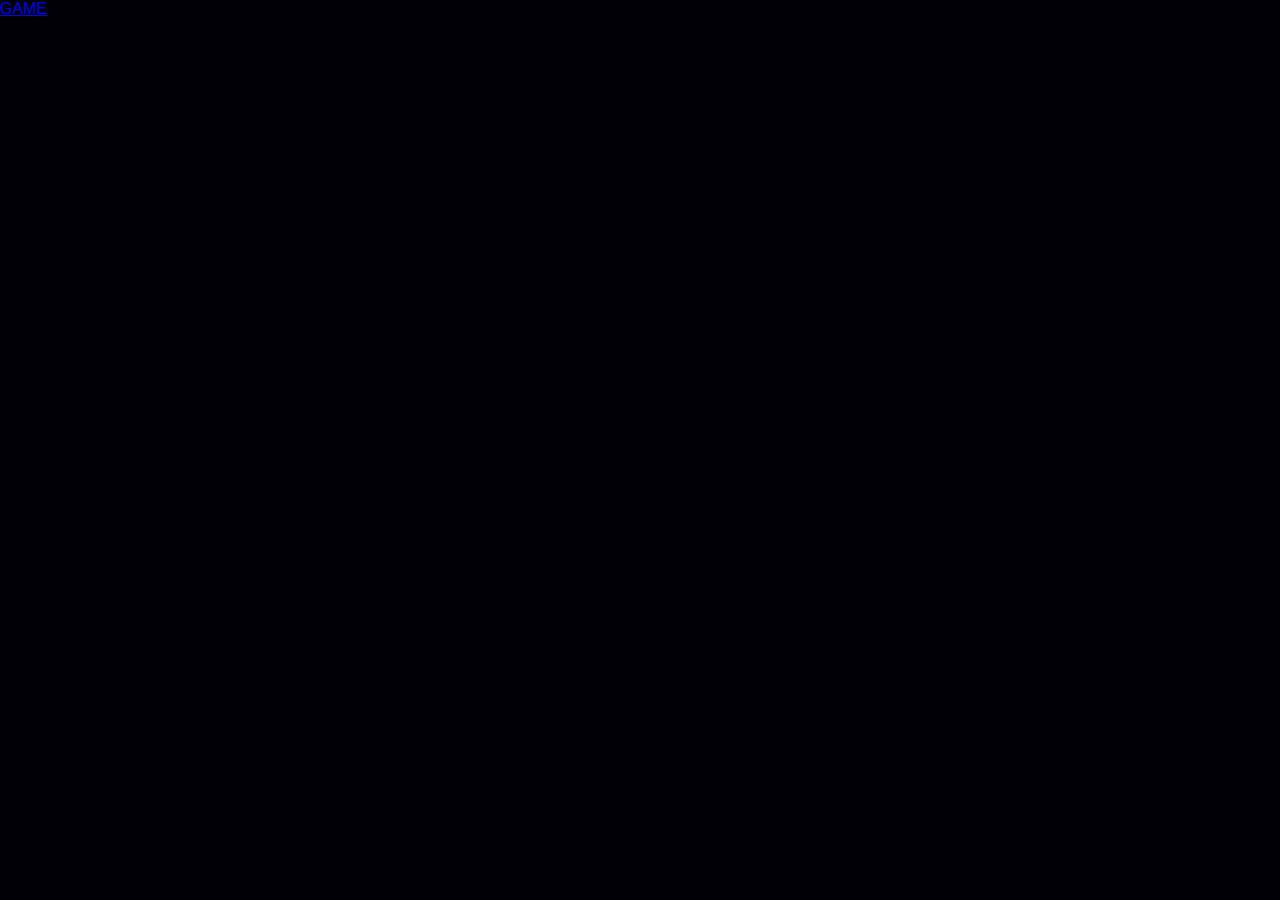
==== index.html @ 77fdad4f "moved game to game.html and created index.html for home page, and added a back button from  game.htm" ====
<!DOCTYPE html>
<html lang="en">
<head>
    <meta charset="UTF-8">
    <meta http-equiv="X-UA-Compatible" content="IE=edge">
    <meta name="viewport" content="width=device-width, initial-scale=1.0">
    <title>Document</title>
    <link rel="stylesheet" href="./assets/css/style.css">
    <script src="./assets/js/main.js" defer></script>
</head>
<body>

    <a href="game.html">GAME</a>
</body>
</html>
---- assets/css/style.css ----
* {
    padding: 0;
    margin: 0;
}
/* BODY */
body {
    font-family: Arial, Helvetica, sans-serif;
    background-color: #010006;
    color: #fff;
}

/* GAME AREA */

.click-area {
    display: flex;
    justify-content: center;
    align-items: center;
    width: 100%;
    height: 50vh;
    background-color: #10083c;
}

.display-text {
    font-size: 2rem;
}

.latest-score {
    display: flex;
    flex-direction: column;
    justify-content: center;
    align-items: center;
}

.latest-score h1 {
    text-align: center;
    font-weight: 300;
    font-size: 1.5rem;
    margin-top: 2vh;
}

.score {
    padding: 3vh;
    width: 50%;
    text-align: center;
}

.score:nth-child(odd) {
    background-color: #ffffff28;
}

.fa-circle-chevron-left {
    color: #fff;
    position: absolute;
    padding: 5vh;
    font-size: 2rem;
}

/* HOME */
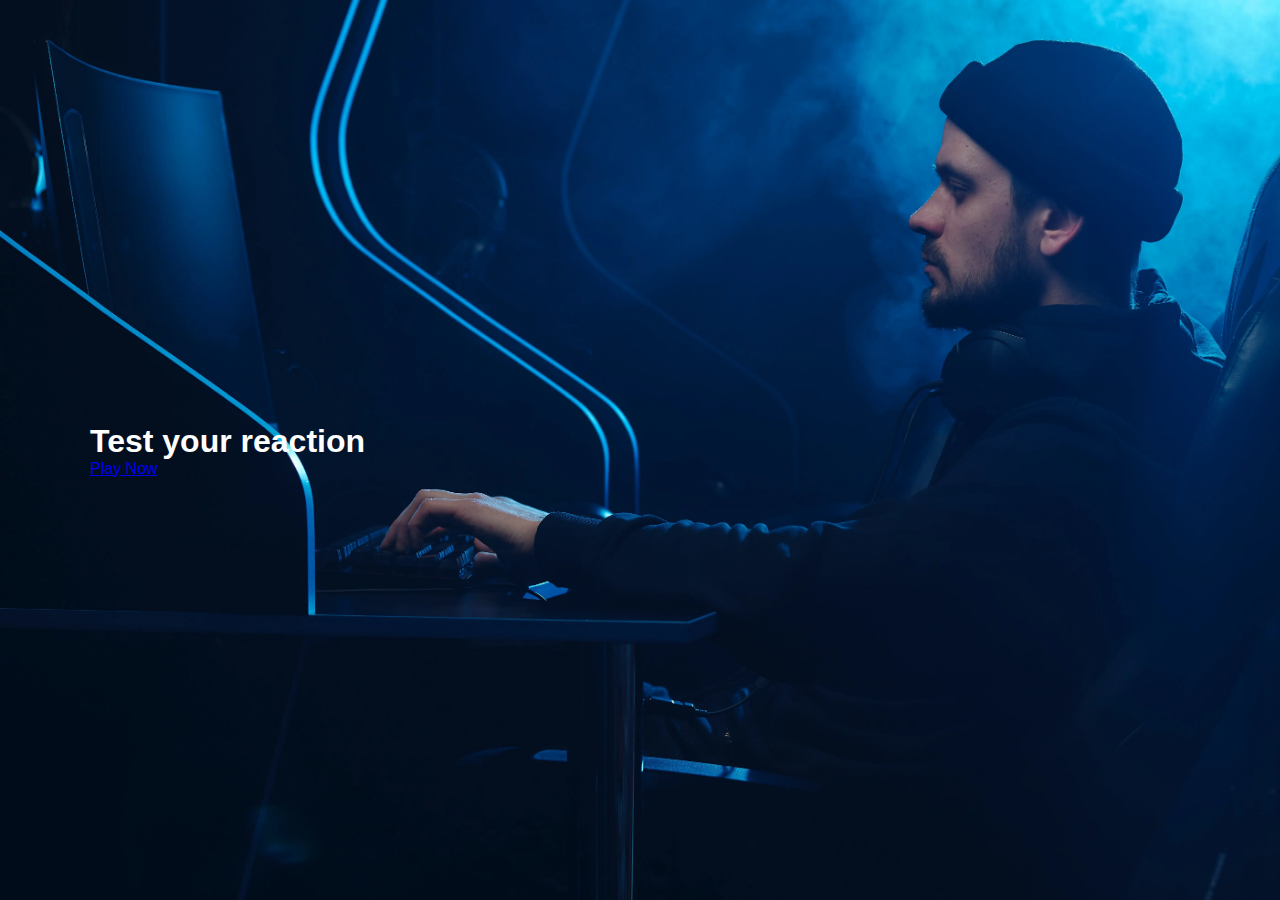
==== commit 64675f48: "Added background image, h1 and link to game.html on index.html (home page)" ====
--- a/index.html
+++ b/index.html
@@ -9,7 +9,9 @@
     <script src="./assets/js/main.js" defer></script>
 </head>
 <body>
-
-    <a href="game.html">GAME</a>
+    <header>
+        <h1>Test your reaction</h1>
+        <a href="game.html">Play Now</a>
+    </header>
 </body>
 </html>--- a/assets/css/style.css
+++ b/assets/css/style.css
@@ -55,4 +55,15 @@
     font-size: 2rem;
 }
 
-/* HOME */+/* HOME */
+
+header {
+    width: 100%;
+    height: 100vh;
+    display: flex;
+    background: url(../images/pexels-mikhail-nilov-6963945.webp) no-repeat center center;
+    background-size: cover;
+    flex-direction: column;
+    justify-content: center;
+    padding-left: 10vh;
+}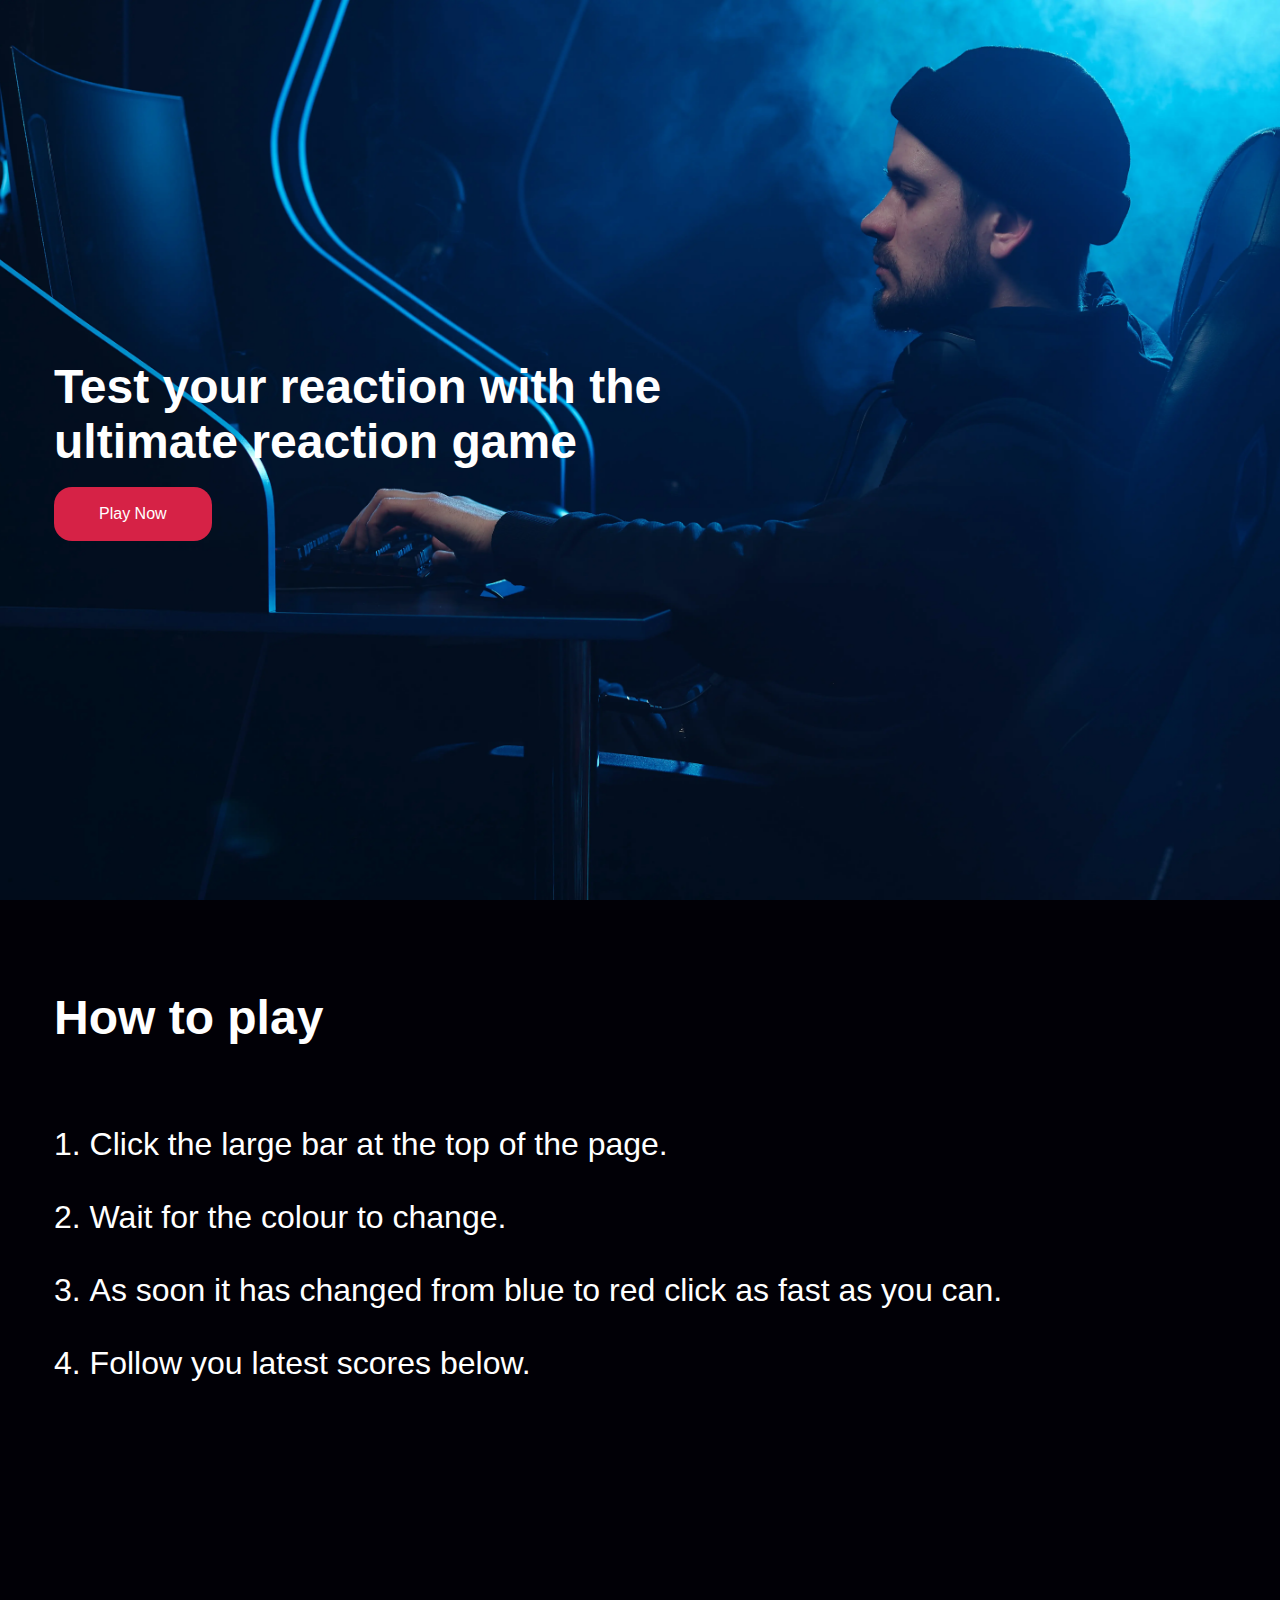
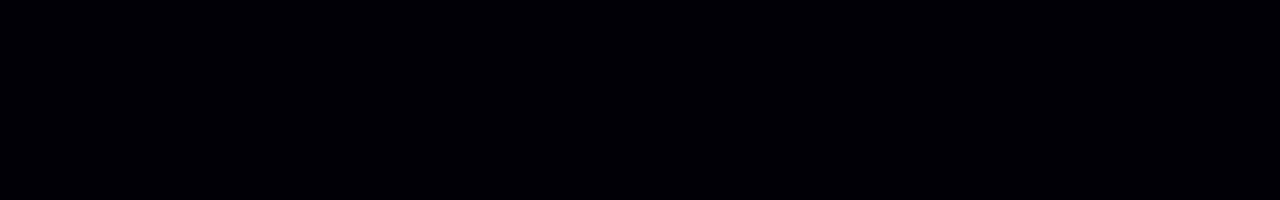
==== commit 72b46761: "created how to play section" ====
--- a/index.html
+++ b/index.html
@@ -10,8 +10,17 @@
 </head>
 <body>
     <header>
-        <h1>Test your reaction</h1>
+        <h1>Test your reaction with the ultimate reaction game</h1>
         <a href="game.html">Play Now</a>
     </header>
+    <section id="how-to-play">
+        <h1>How to play</h1>
+        <ol>
+            <li>Click the large bar at the top of the page. </li>
+            <li>Wait for the colour to change. </li>
+            <li>As soon it has changed from blue to red click as fast as you can. </li>
+            <li>Follow you latest scores below.</li>
+        </ol>
+    </section>
 </body>
 </html>--- a/assets/css/style.css
+++ b/assets/css/style.css
@@ -65,5 +65,47 @@
     background-size: cover;
     flex-direction: column;
     justify-content: center;
-    padding-left: 10vh;
+}
+
+header a {
+    text-decoration: none;
+    color: #fff;
+    background-color: #D62246;
+    margin-top: 2vh;
+    margin-left: 6vh;
+    padding: 2vh 5vh 2vh 5vh;
+    border-radius: 2vh;
+    width: fit-content;
+}
+
+header h1 {
+    font-size: 3rem;
+    width: 50%;
+    margin-left: 6vh;
+}
+
+/* HOW TO PLAY */
+
+#how-to-play {
+    width: 100%;
+    height: 100vh;
+    display: flex;
+    flex-direction: column;
+}
+
+#how-to-play h1 {
+    margin-left: 6vh;
+    margin-top: 10vh;
+    font-size: 3rem;
+}
+
+#how-to-play ol {
+    margin-left: 6vh;
+    margin-top: 5vh;
+    font-size: 2rem;
+    list-style-position: inside;
+}
+
+#how-to-play li {
+    padding-top: 4vh;
 }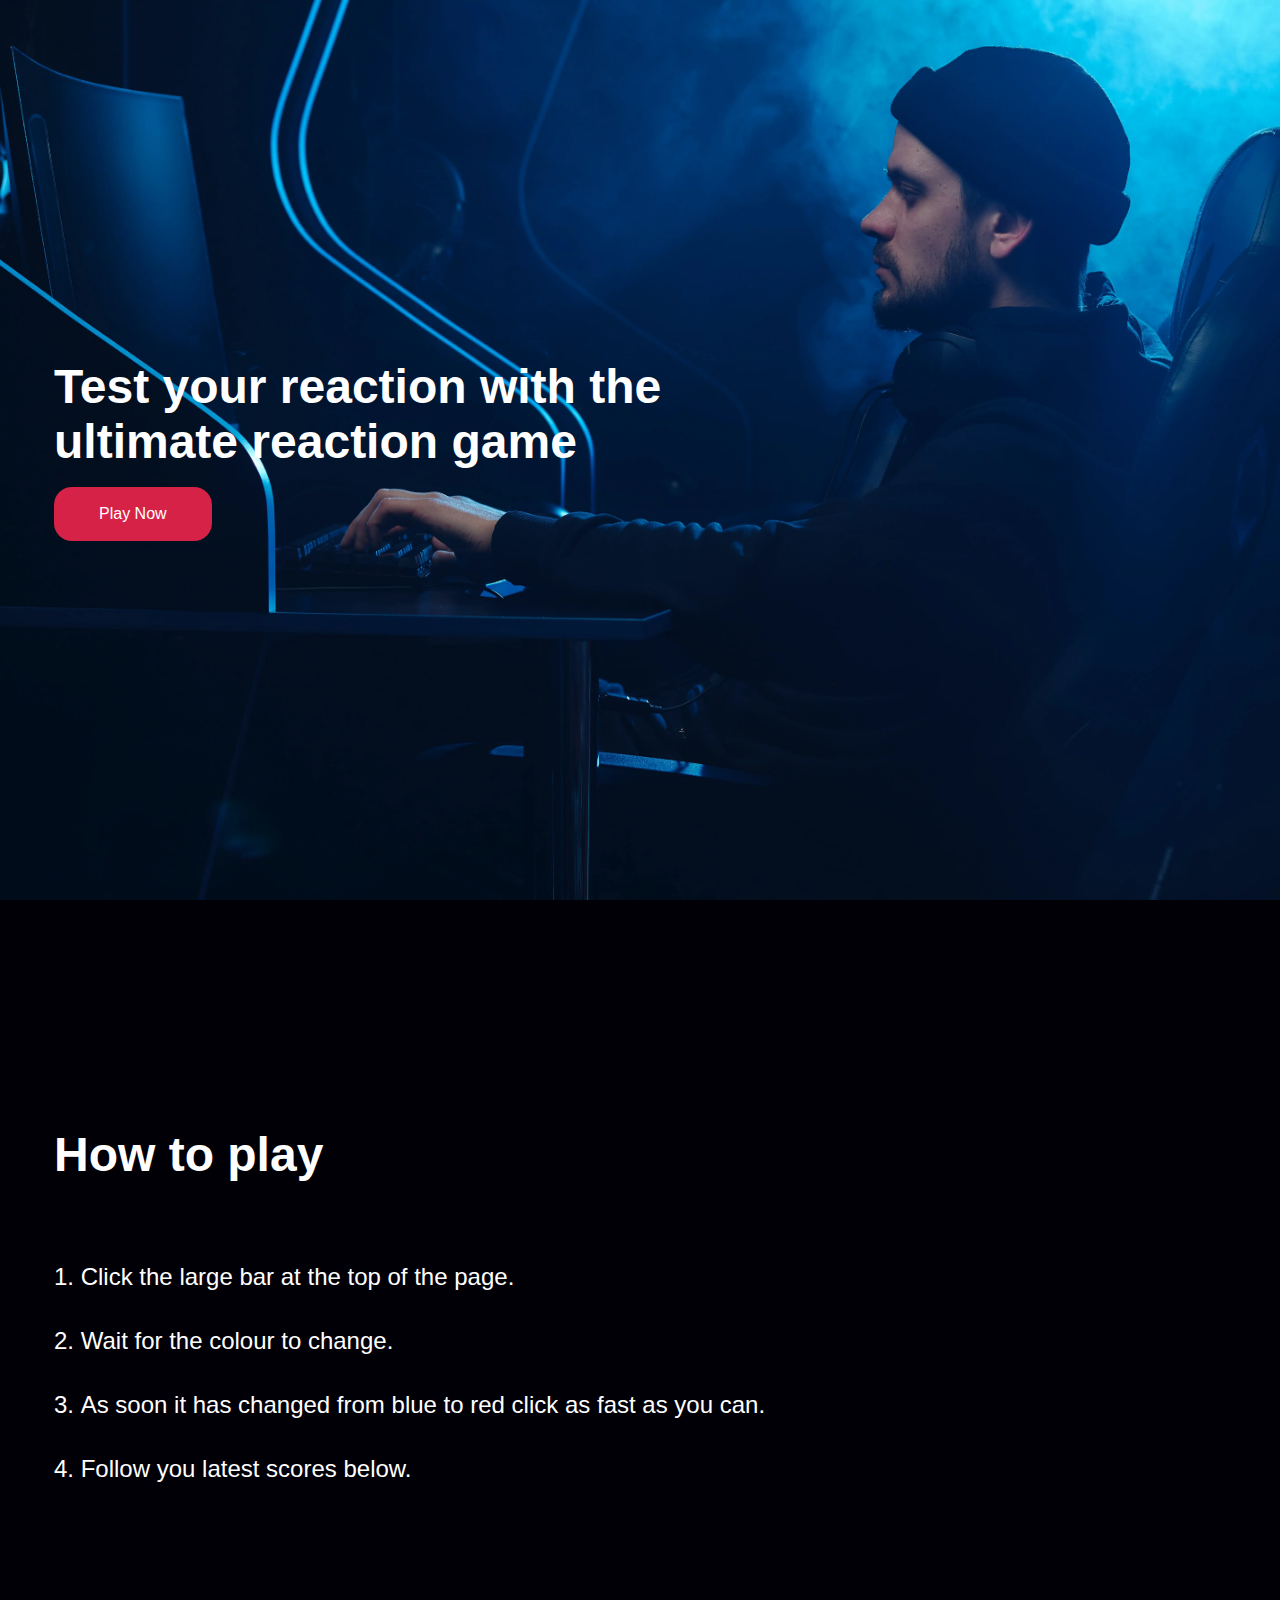
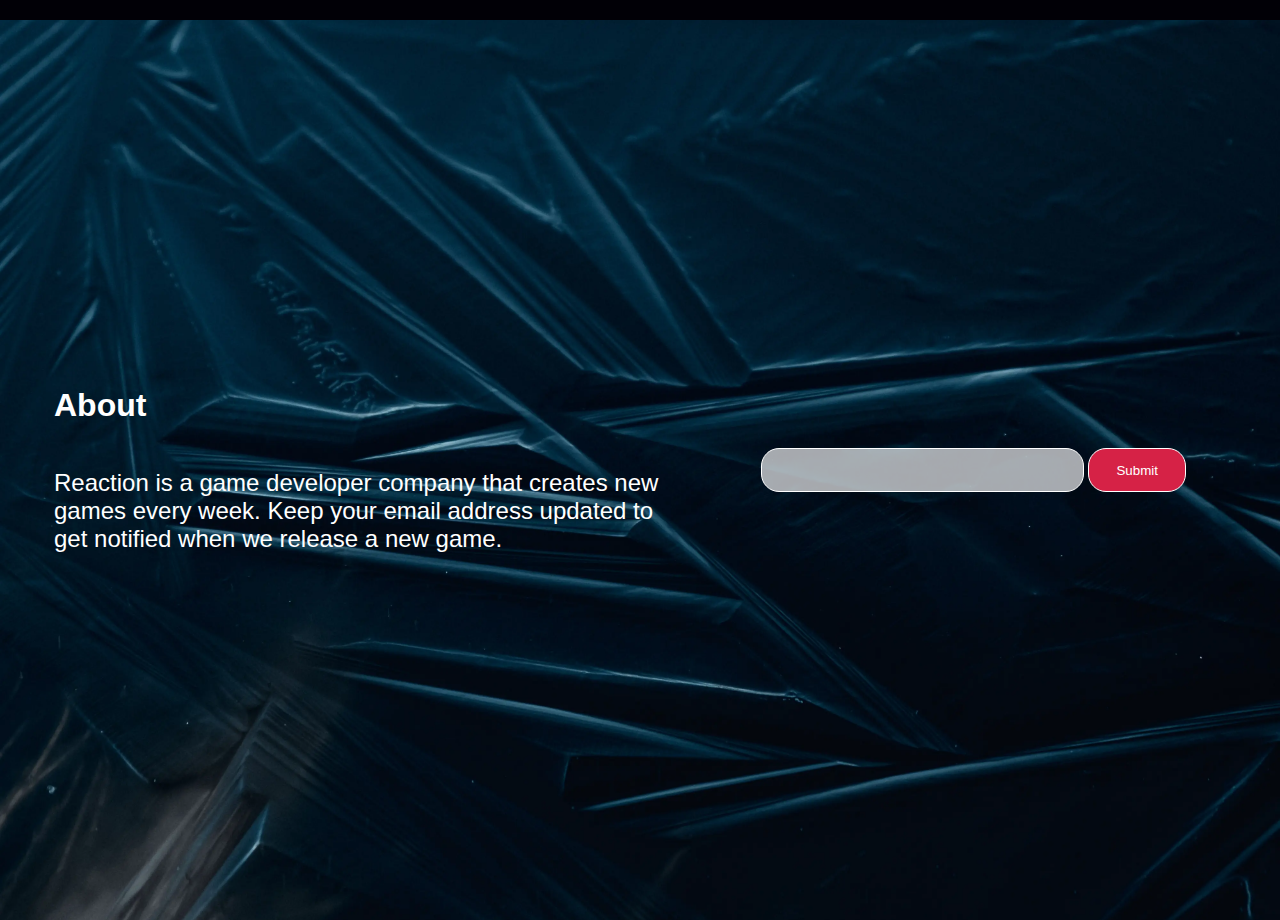
==== commit efcd698d: "Created about & contact page, and created the contact form" ====
--- a/index.html
+++ b/index.html
@@ -1,13 +1,15 @@
 <!DOCTYPE html>
 <html lang="en">
+
 <head>
     <meta charset="UTF-8">
     <meta http-equiv="X-UA-Compatible" content="IE=edge">
     <meta name="viewport" content="width=device-width, initial-scale=1.0">
-    <title>Document</title>
+    <title>Reaction Game</title>
     <link rel="stylesheet" href="./assets/css/style.css">
     <script src="./assets/js/main.js" defer></script>
 </head>
+
 <body>
     <header>
         <h1>Test your reaction with the ultimate reaction game</h1>
@@ -22,5 +24,19 @@
             <li>Follow you latest scores below.</li>
         </ol>
     </section>
+    <section id="about-contact">
+        <div id="about">
+            <h1>About</h1>
+            <p>Reaction is a game developer company that creates new games every week. Keep your email address updated
+                to get notified when we release a new game.</p>
+        </div>
+        <div id="contact">
+            <form action="POST">
+                <input type="email" name="email" id="email">
+                <input type="submit" name="submit" id="submit">
+            </form>
+        </div>
+    </section>
 </body>
+
 </html>--- a/assets/css/style.css
+++ b/assets/css/style.css
@@ -88,9 +88,10 @@
 
 #how-to-play {
     width: 100%;
-    height: 100vh;
+    height: 80vh;
     display: flex;
     flex-direction: column;
+    justify-content: center;
 }
 
 #how-to-play h1 {
@@ -102,10 +103,59 @@
 #how-to-play ol {
     margin-left: 6vh;
     margin-top: 5vh;
-    font-size: 2rem;
+    font-size: 1.5rem;
     list-style-position: inside;
 }
 
 #how-to-play li {
     padding-top: 4vh;
-}+}
+
+/* ABOUT AND CONTACT */
+#about-contact {
+    width: 100%;
+    height: 100vh;
+    background: url(../images/pexels-rok-romih-3367931.webp) no-repeat center center;
+    background-size: cover;
+    display: flex;
+    flex-direction: row;
+}
+
+#about {
+    width: 50%;
+    display: flex;
+    flex-direction: column;
+    justify-content: center;
+    margin-left: 6vh;
+}
+
+#about h1 {
+    font-size: 2rem;
+}
+
+#about p {
+    font-size: 1.5rem;
+    margin-top: 5vh;
+}
+
+#contact {
+    width: 50%;
+    display: flex;
+    align-items: center;
+    justify-content: center;
+}
+
+#email {
+    padding: 1.5vh 8vh;
+    background-color: rgba(255, 255, 255, 0.652);
+    border: 1px solid #fff;
+    border-radius: 2vh;
+}
+
+#submit {
+    padding: 1.5vh 3vh;
+    background-color: #D62246;
+    color: #fff;
+    border: 1px solid #fff;
+    border-radius: 2vh;
+}
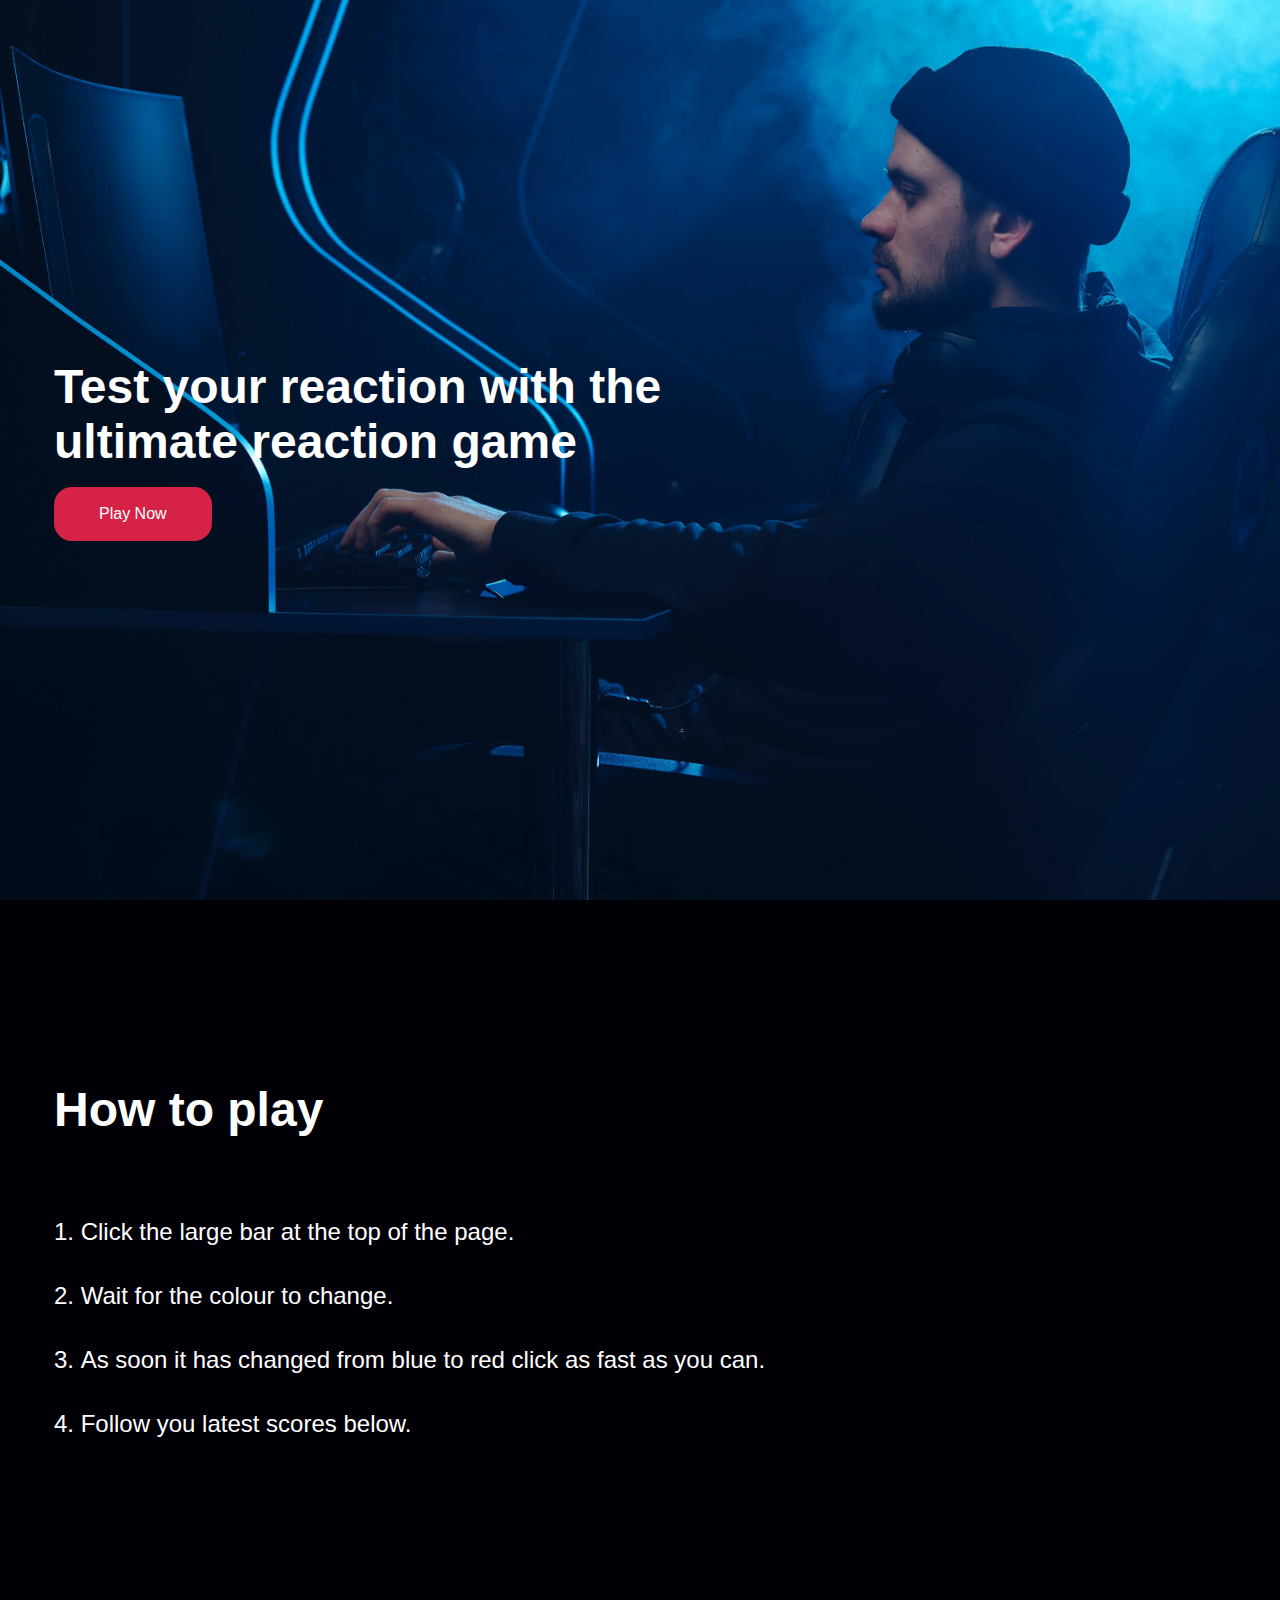
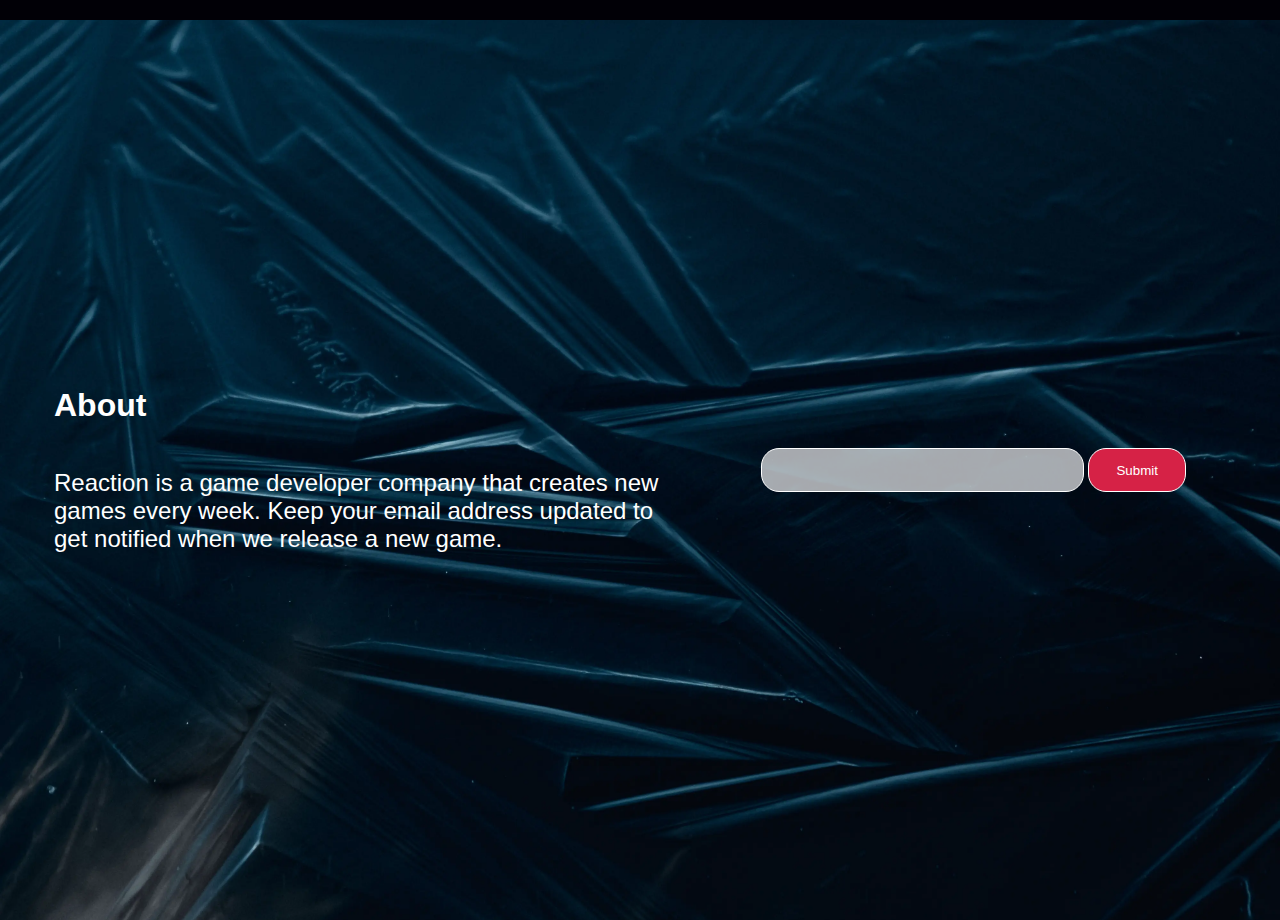
==== commit 24662aa7: "Added a 'how to play' link to the game area to help user if they dont understand how to play the gam" ====
--- a/index.html
+++ b/index.html
@@ -31,7 +31,7 @@
                 to get notified when we release a new game.</p>
         </div>
         <div id="contact">
-            <form action="POST">
+            <form action="GET">
                 <input type="email" name="email" id="email">
                 <input type="submit" name="submit" id="submit">
             </form>
--- a/assets/css/style.css
+++ b/assets/css/style.css
@@ -55,6 +55,14 @@
     font-size: 2rem;
 }
 
+#info-to-play {
+    position: absolute;
+    margin-top: 6vh;
+    margin-left: 160vh;
+    color: #fff;
+    text-transform: uppercase;
+}
+
 /* HOME */
 
 header {
@@ -96,7 +104,6 @@
 
 #how-to-play h1 {
     margin-left: 6vh;
-    margin-top: 10vh;
     font-size: 3rem;
 }
 
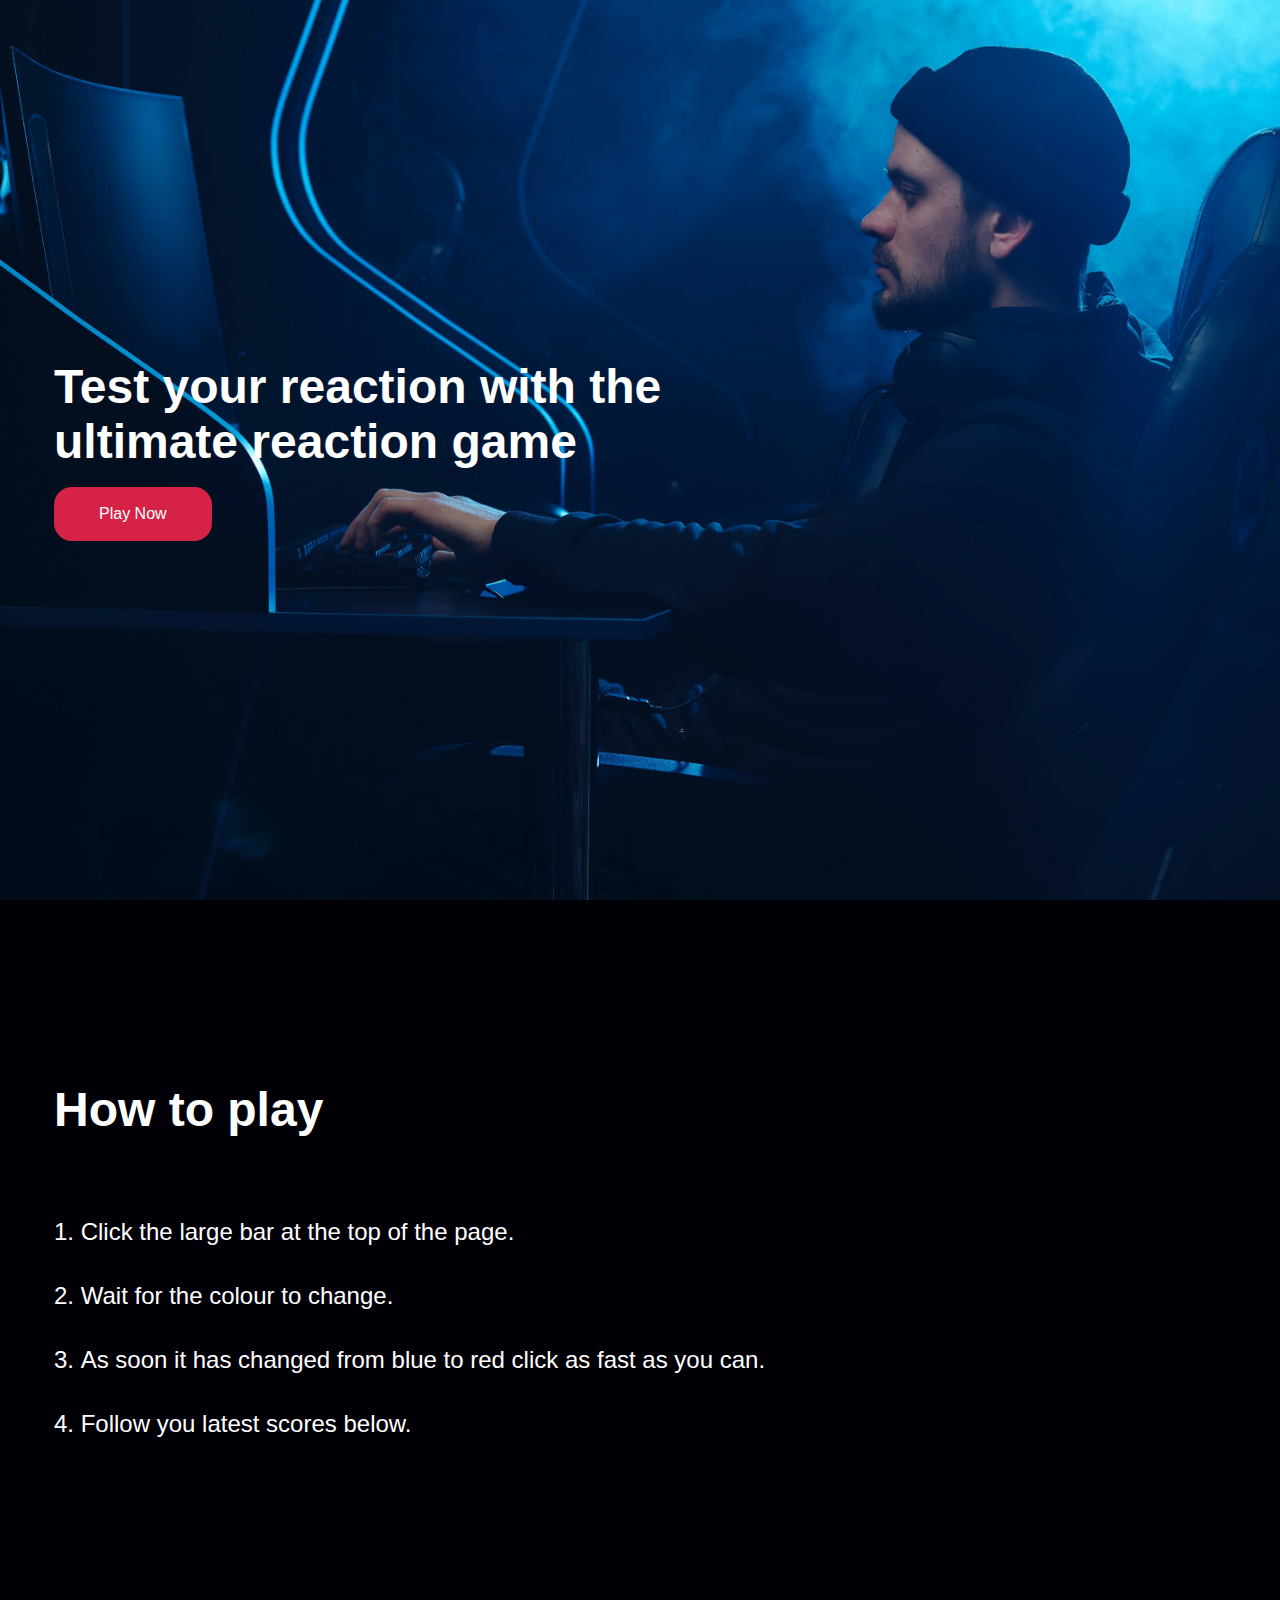
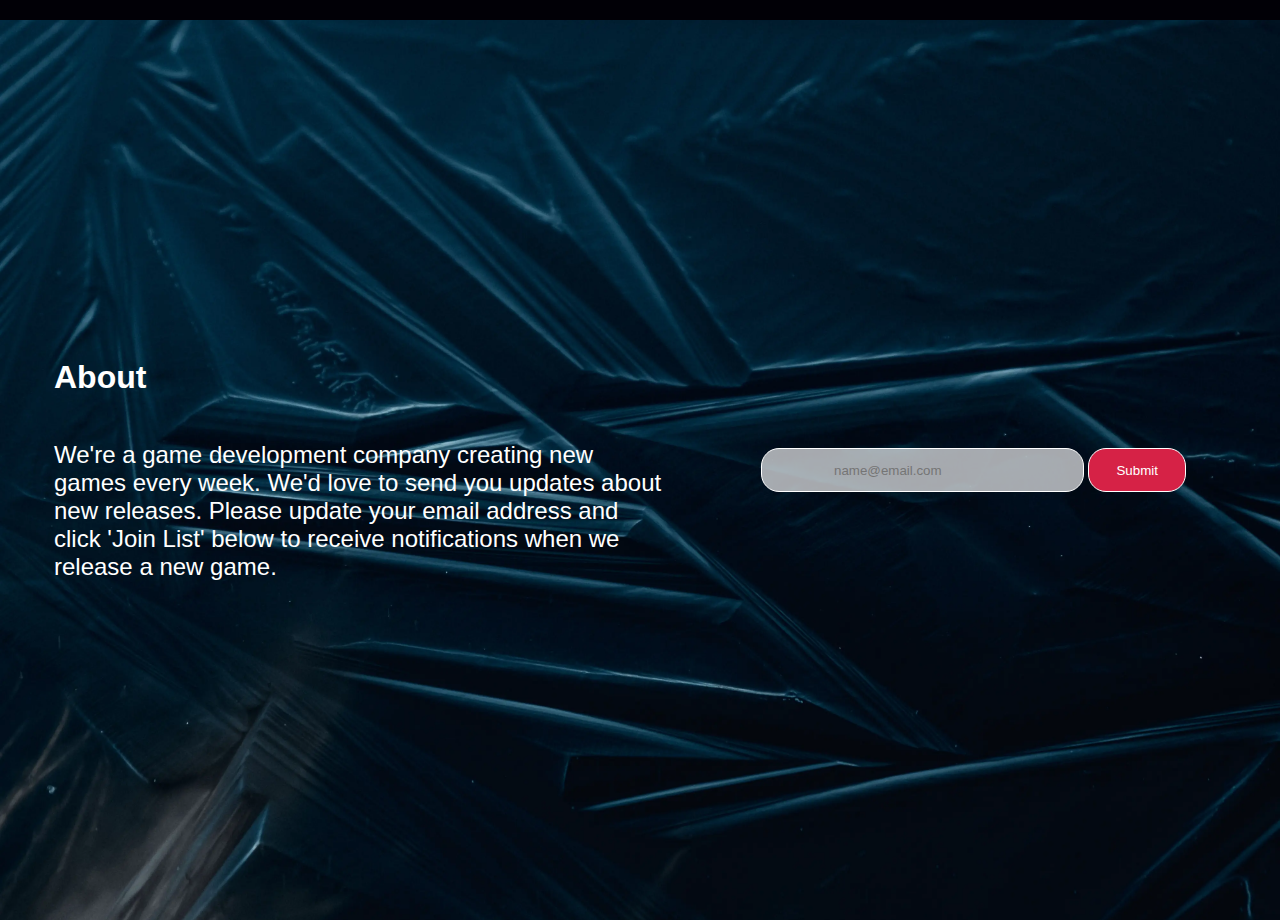
==== commit d95a2d77: "Created landing page where user ends up after submitting email, and added a placeholder text to emai" ====
--- a/index.html
+++ b/index.html
@@ -11,10 +11,12 @@
 </head>
 
 <body>
+    <!--HERO-->
     <header>
         <h1>Test your reaction with the ultimate reaction game</h1>
         <a href="game.html">Play Now</a>
     </header>
+    <!--HOW TO PLAY - INFO-->
     <section id="how-to-play">
         <h1>How to play</h1>
         <ol>
@@ -24,15 +26,17 @@
             <li>Follow you latest scores below.</li>
         </ol>
     </section>
+    <!--ABOUT & CONTACT-->
     <section id="about-contact">
         <div id="about">
             <h1>About</h1>
-            <p>Reaction is a game developer company that creates new games every week. Keep your email address updated
-                to get notified when we release a new game.</p>
+            <p>We're a game development company creating new games every week. We'd love to send you updates about new
+                releases. Please update your email address and click 'Join List' below to receive notifications when we
+                release a new game.</p>
         </div>
         <div id="contact">
-            <form action="GET">
-                <input type="email" name="email" id="email">
+            <form action="email.html">
+                <input type="email" name="email" id="email" placeholder="name@email.com">
                 <input type="submit" name="submit" id="submit">
             </form>
         </div>
--- a/assets/css/style.css
+++ b/assets/css/style.css
@@ -10,7 +10,6 @@
 }
 
 /* GAME AREA */
-
 .click-area {
     display: flex;
     justify-content: center;
@@ -64,7 +63,6 @@
 }
 
 /* HOME */
-
 header {
     width: 100%;
     height: 100vh;
@@ -93,7 +91,6 @@
 }
 
 /* HOW TO PLAY */
-
 #how-to-play {
     width: 100%;
     height: 80vh;
@@ -166,3 +163,29 @@
     border: 1px solid #fff;
     border-radius: 2vh;
 }
+
+/* THANKS FOR EMAIL */
+
+#thanks {
+    width: 100%;
+    height: 100vh;
+    display: flex;
+    flex-direction: column;
+    justify-content: center;
+    align-items: center;
+}
+
+#thanks h1 {
+    font-size: 2rem;
+}
+
+#thanks a {
+    font-size: 1rem;
+    margin-top: 4vh;
+    background-color: #D62246;
+    border-radius: 2vh;
+    padding: 2vh 5vh;
+    color: #fff;
+    text-decoration: none;
+}
+
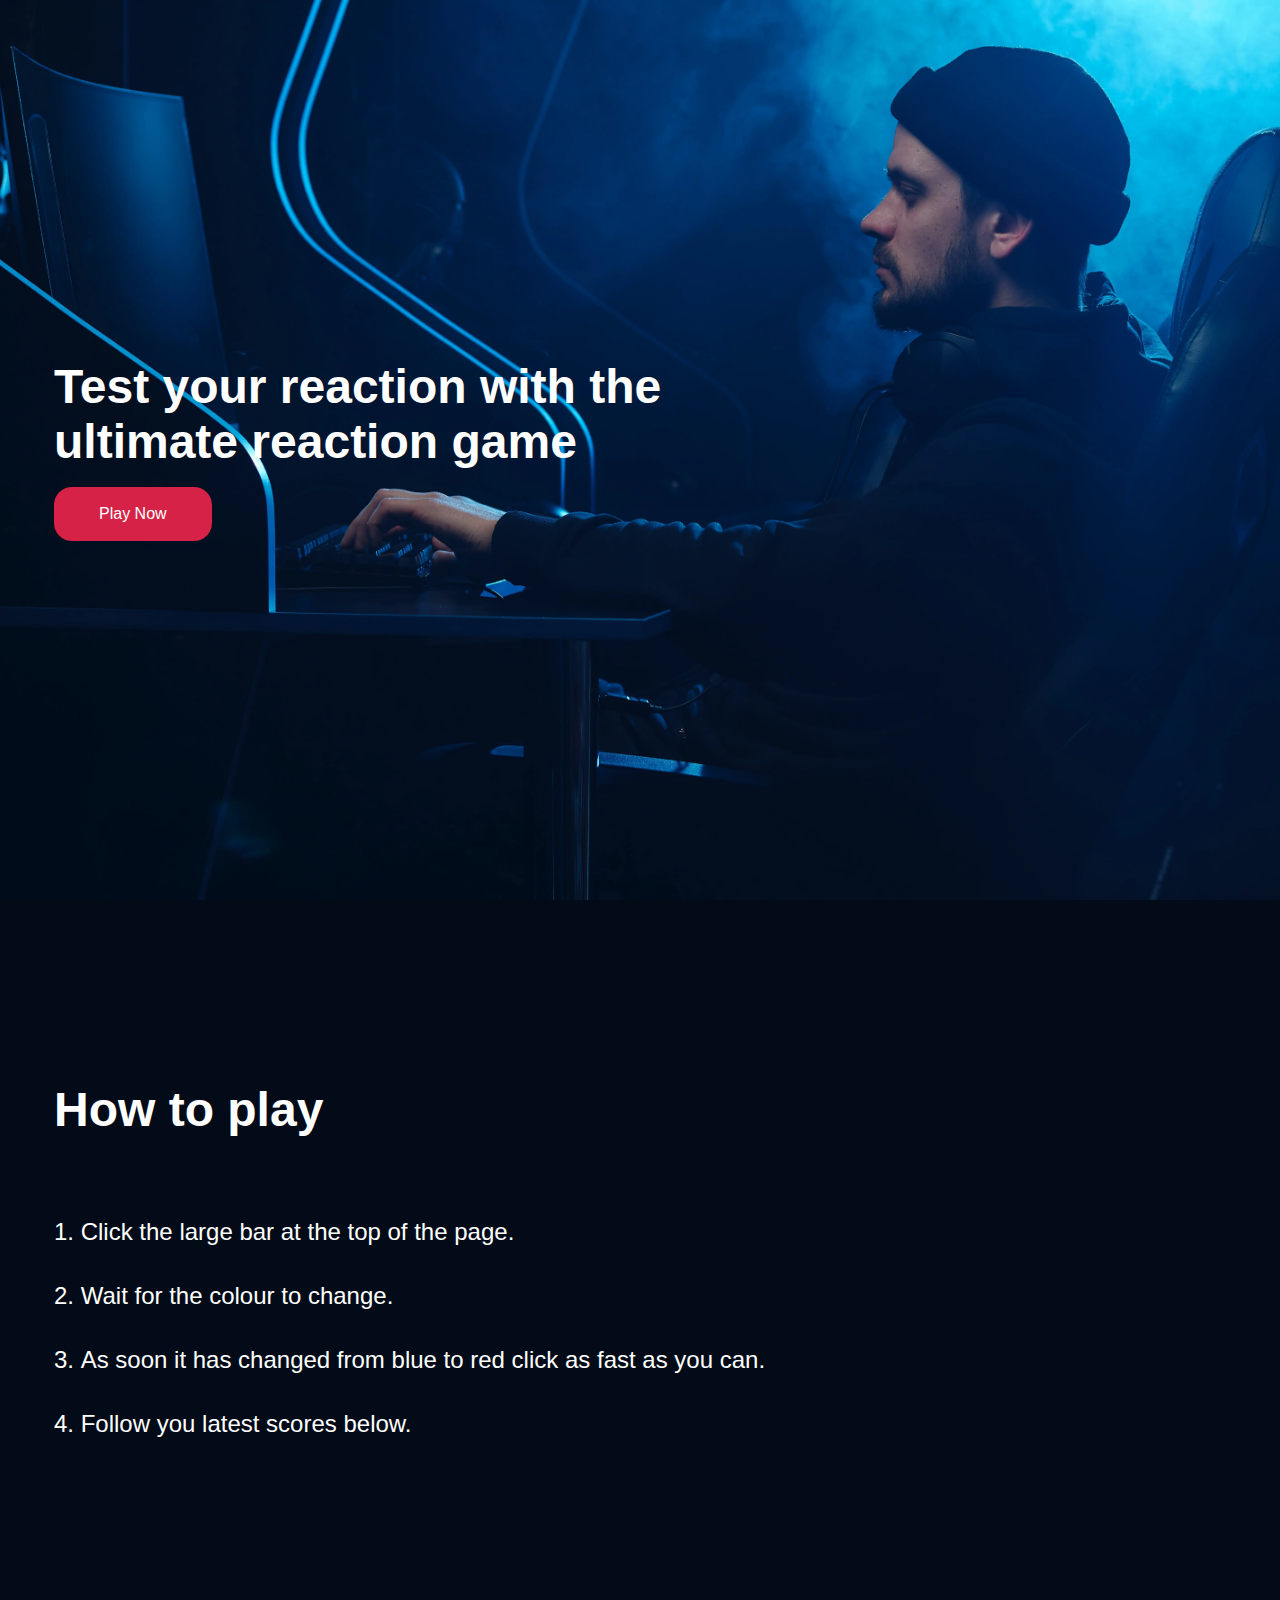
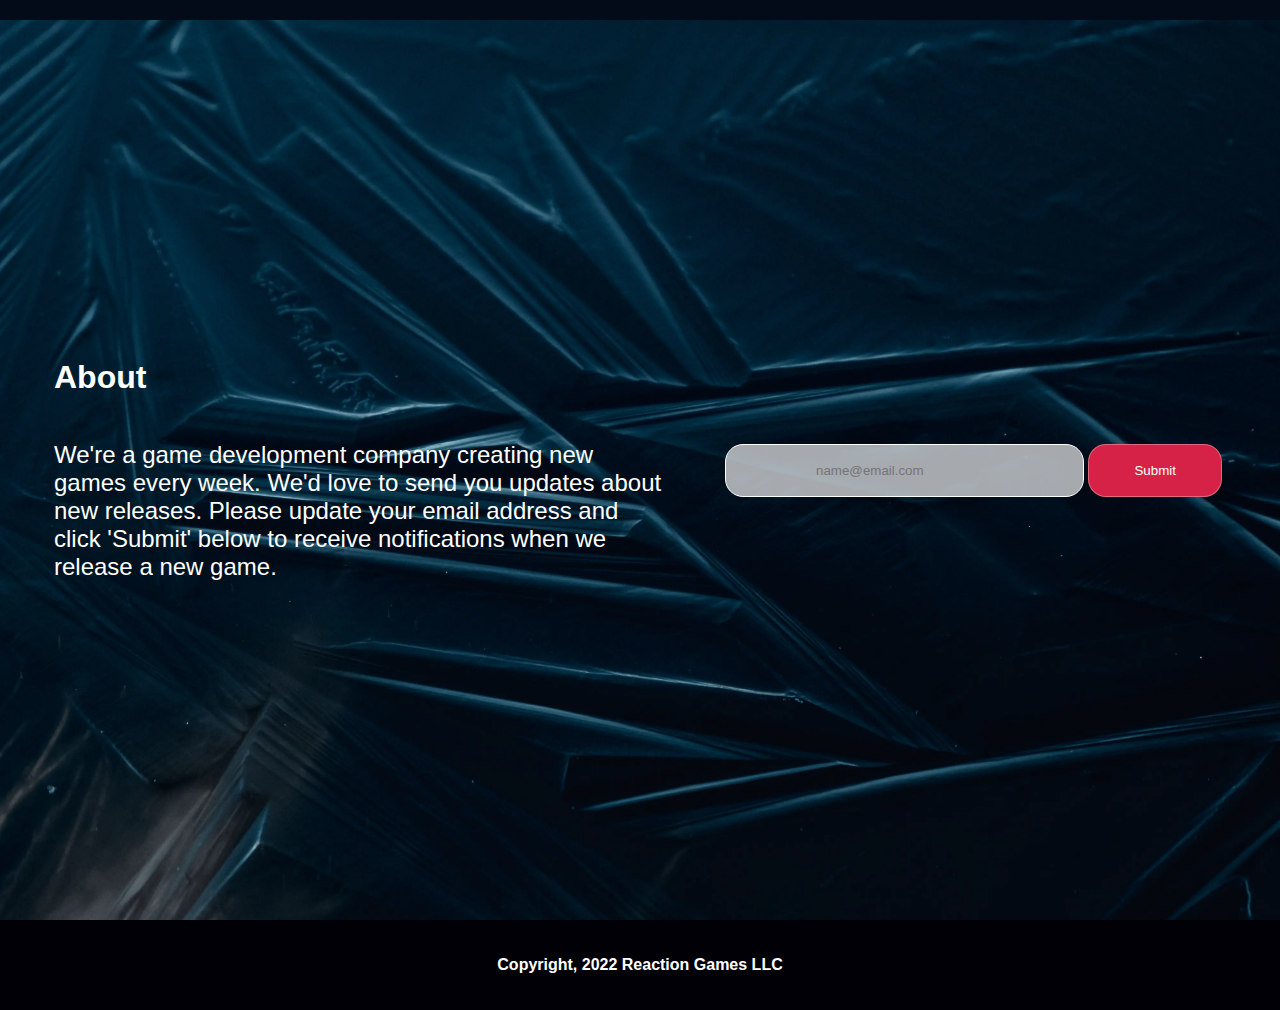
==== commit c38d56d6: "Changed the background color on how to play section" ====
--- a/index.html
+++ b/index.html
@@ -31,16 +31,19 @@
         <div id="about">
             <h1>About</h1>
             <p>We're a game development company creating new games every week. We'd love to send you updates about new
-                releases. Please update your email address and click 'Join List' below to receive notifications when we
+                releases. Please update your email address and click 'Submit' below to receive notifications when we
                 release a new game.</p>
         </div>
         <div id="contact">
             <form action="email.html">
-                <input type="email" name="email" id="email" placeholder="name@email.com">
+                <input type="email" name="email" id="email" placeholder="name@email.com" required>
                 <input type="submit" name="submit" id="submit">
             </form>
         </div>
     </section>
+    <footer>
+        <h1>Copyright, 2022 Reaction Games LLC</h1>  
+    </footer>
 </body>
 
 </html>--- a/assets/css/style.css
+++ b/assets/css/style.css
@@ -97,6 +97,7 @@
     display: flex;
     flex-direction: column;
     justify-content: center;
+    background-color: #020B17;
 }
 
 #how-to-play h1 {
@@ -150,17 +151,17 @@
 }
 
 #email {
-    padding: 1.5vh 8vh;
+    padding: 2vh 10vh;
     background-color: rgba(255, 255, 255, 0.652);
     border: 1px solid #fff;
     border-radius: 2vh;
 }
 
 #submit {
-    padding: 1.5vh 3vh;
+    padding: 2vh 5vh;
     background-color: #D62246;
     color: #fff;
-    border: 1px solid #fff;
+    border: 1px solid rgba(255, 255, 255, 0.313);
     border-radius: 2vh;
 }
 
@@ -189,3 +190,13 @@
     text-decoration: none;
 }
 
+/* FOOTER */
+
+footer {
+    width: 100%;
+    height: 10vh;
+    font-size: 0.5rem;
+    display: flex;
+    justify-content: center;
+    align-items: center;
+}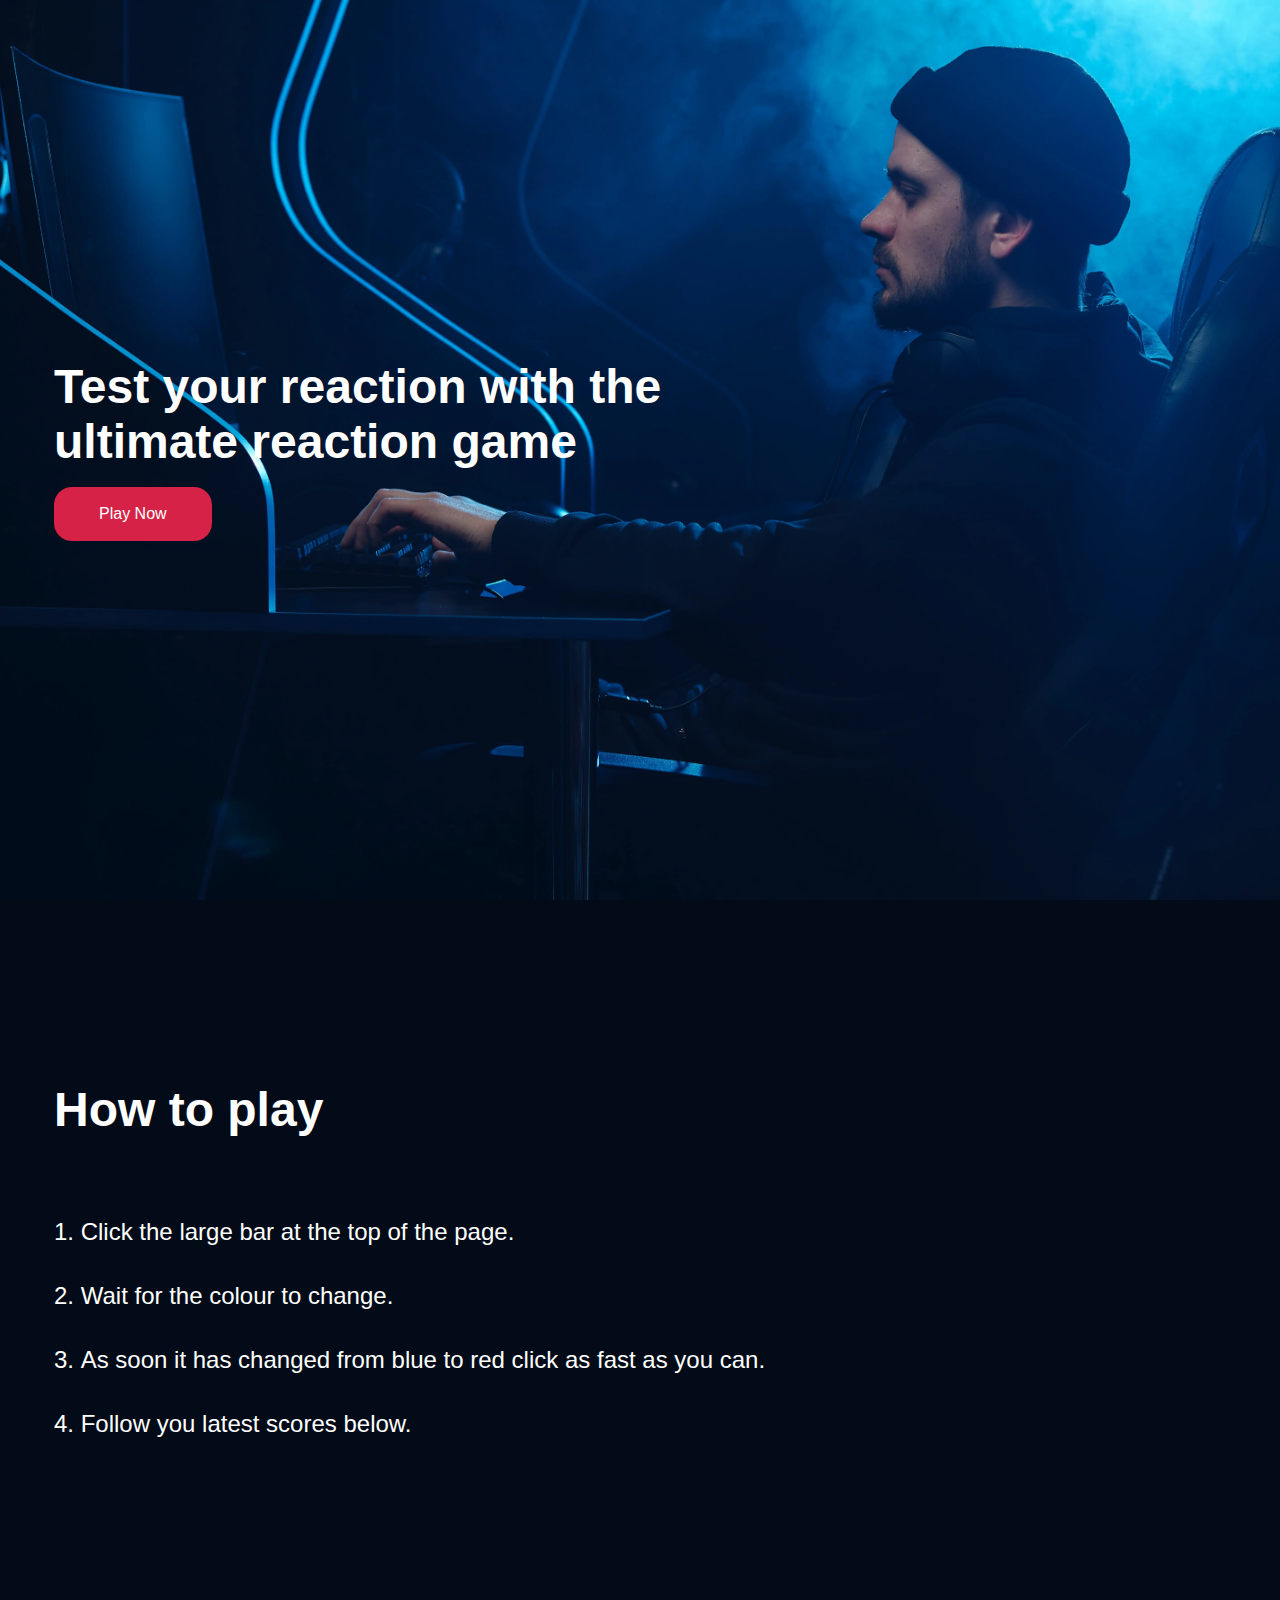
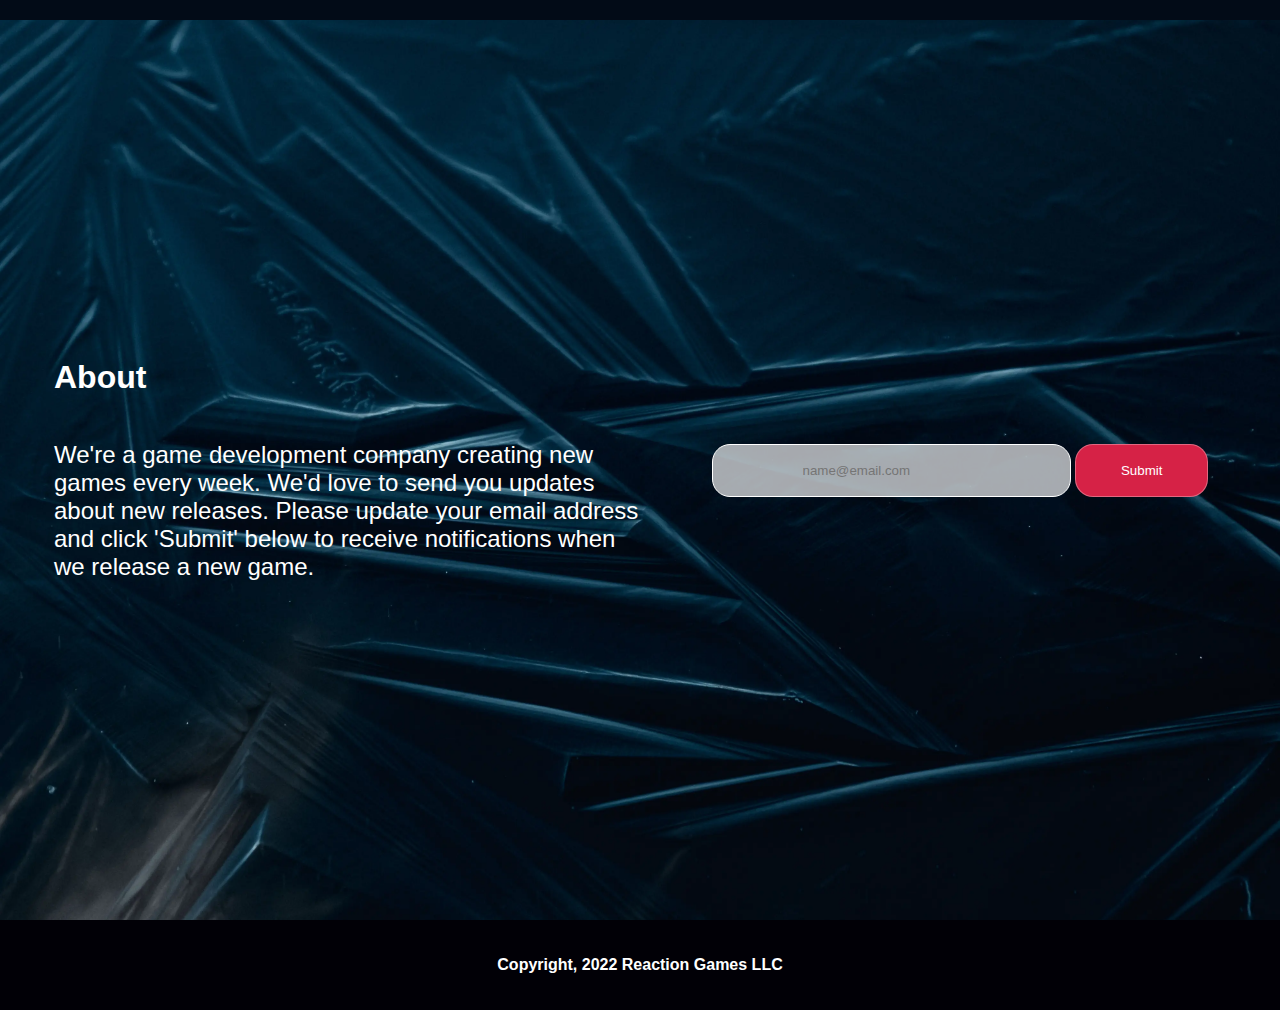
==== commit 695d048e: "Created media query for screens 600px and down" ====
--- a/index.html
+++ b/index.html
@@ -18,7 +18,7 @@
     </header>
     <!--HOW TO PLAY - INFO-->
     <section id="how-to-play">
-        <h1>How to play</h1>
+        <h2>How to play</h2>
         <ol>
             <li>Click the large bar at the top of the page. </li>
             <li>Wait for the colour to change. </li>
@@ -29,7 +29,7 @@
     <!--ABOUT & CONTACT-->
     <section id="about-contact">
         <div id="about">
-            <h1>About</h1>
+            <h2>About</h2>
             <p>We're a game development company creating new games every week. We'd love to send you updates about new
                 releases. Please update your email address and click 'Submit' below to receive notifications when we
                 release a new game.</p>
--- a/assets/css/style.css
+++ b/assets/css/style.css
@@ -57,7 +57,7 @@
 #info-to-play {
     position: absolute;
     margin-top: 6vh;
-    margin-left: 160vh;
+    margin-left: 10vh;
     color: #fff;
     text-transform: uppercase;
 }
@@ -100,7 +100,7 @@
     background-color: #020B17;
 }
 
-#how-to-play h1 {
+#how-to-play h2 {
     margin-left: 6vh;
     font-size: 3rem;
 }
@@ -131,16 +131,17 @@
     display: flex;
     flex-direction: column;
     justify-content: center;
-    margin-left: 6vh;
-}
-
-#about h1 {
-    font-size: 2rem;
+}
+
+#about h2 {
+    font-size: 2rem;
+    padding-left: 6vh;
 }
 
 #about p {
     font-size: 1.5rem;
     margin-top: 5vh;
+    padding-left: 6vh;
 }
 
 #contact {
@@ -199,4 +200,118 @@
     display: flex;
     justify-content: center;
     align-items: center;
+}
+
+/* MEDIA QUERIES */
+
+/* Extra small devices (phones, 600px and down) */
+@media only screen and (max-width: 600px) {
+    /* HOME */
+
+header a {
+    text-decoration: none;
+    color: #fff;
+    background-color: #D62246;
+    margin: 0 auto;
+    margin-top: 4vh;
+    padding: 2vh 5vh 2vh 5vh;
+    border-radius: 2vh;
+    width: fit-content;
+}
+
+header h1 {
+    font-size: 2rem;
+    width: 70%;
+    margin: 0 auto;
+    text-align: center;
+}
+
+/* HOW TO PLAY */
+#how-to-play {
+    width: 100%;
+    height: 80vh;
+    display: flex;
+    flex-direction: column;
+    justify-content: center;
+    background-color: #020B17;
+}
+
+#how-to-play h2 {
+    margin:0 auto;
+    font-size: 2rem;
+}
+
+#how-to-play ol {
+    margin:0 auto;
+    font-size: 1rem;
+    text-align: center;
+    list-style-position: inside;
+}
+
+/* ABOUT AND CONTACT */
+
+#about-contact {
+    width: 100%;
+    height: 100vh;
+    background: url(../images/pexels-rok-romih-3367931.webp) no-repeat center center;
+    background-size: cover;
+    display: flex;
+    flex-direction: column;
+    justify-content: center;
+    align-items: center;
+}
+
+#about {
+    width: 100%;
+    display: flex;
+    flex-direction: column;
+    justify-content: center;
+}
+
+#about h2 {
+    font-size: 2rem;
+    margin: 0 auto;
+    padding: 0;
+}
+
+#about p {
+    font-size: 1rem;
+    margin-top: 5vh;
+    text-align: center;
+    margin: 0 auto;
+    padding: 0;
+    width: 80%;
+}
+
+#contact {
+    width: 100%;
+    display: flex;
+    align-items: center;
+    justify-content: center;
+    margin-top: 5vh;
+}
+
+#email {
+    padding: 2vh 10vh;
+    background-color: rgba(255, 255, 255, 0.652);
+    border: 1px solid #fff;
+    border-radius: 2vh;
+}
+
+#submit {
+    padding: 2vh 5vh;
+    background-color: #D62246;
+    color: #fff;
+    border: 1px solid rgba(255, 255, 255, 0.313);
+    border-radius: 2vh;
+}
+
+/* GAME AREA */
+
+.display-text {
+    font-size: 1.5rem;
+    text-align: center;
+}
+
+
 }